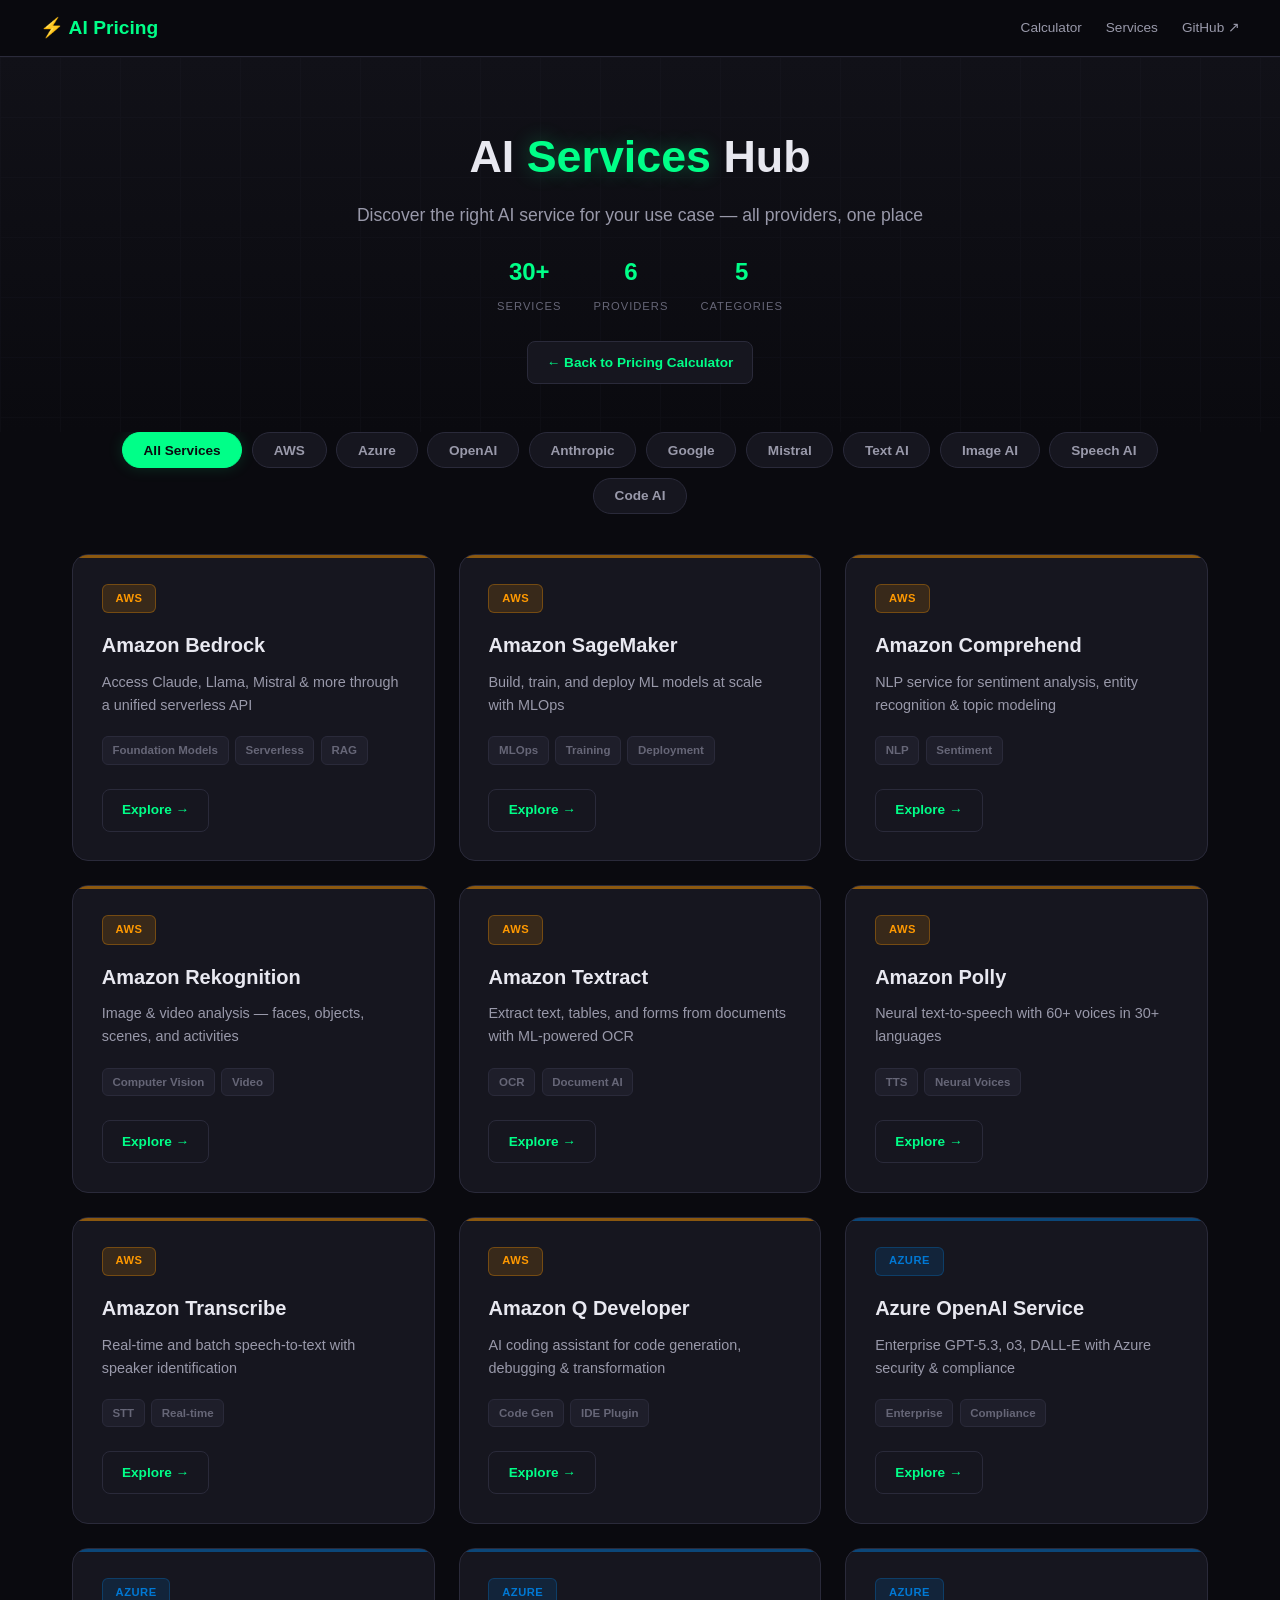
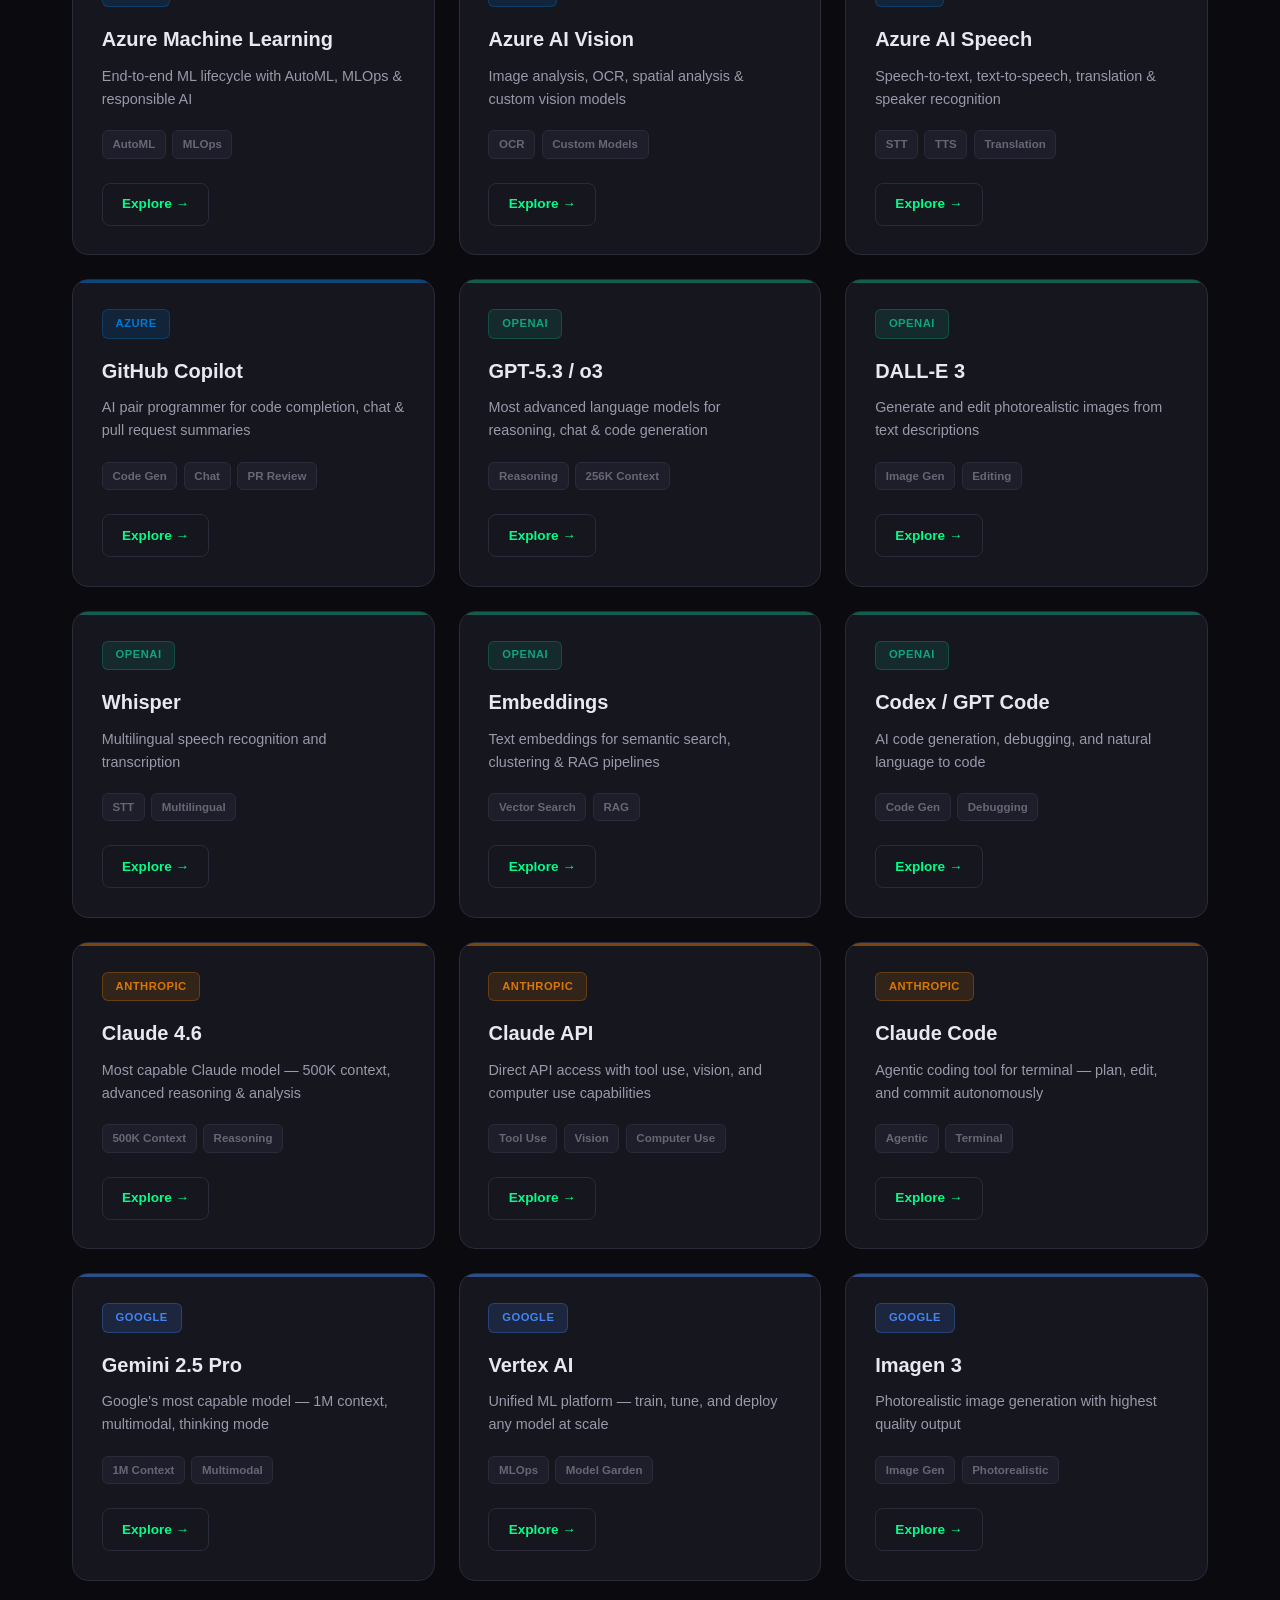
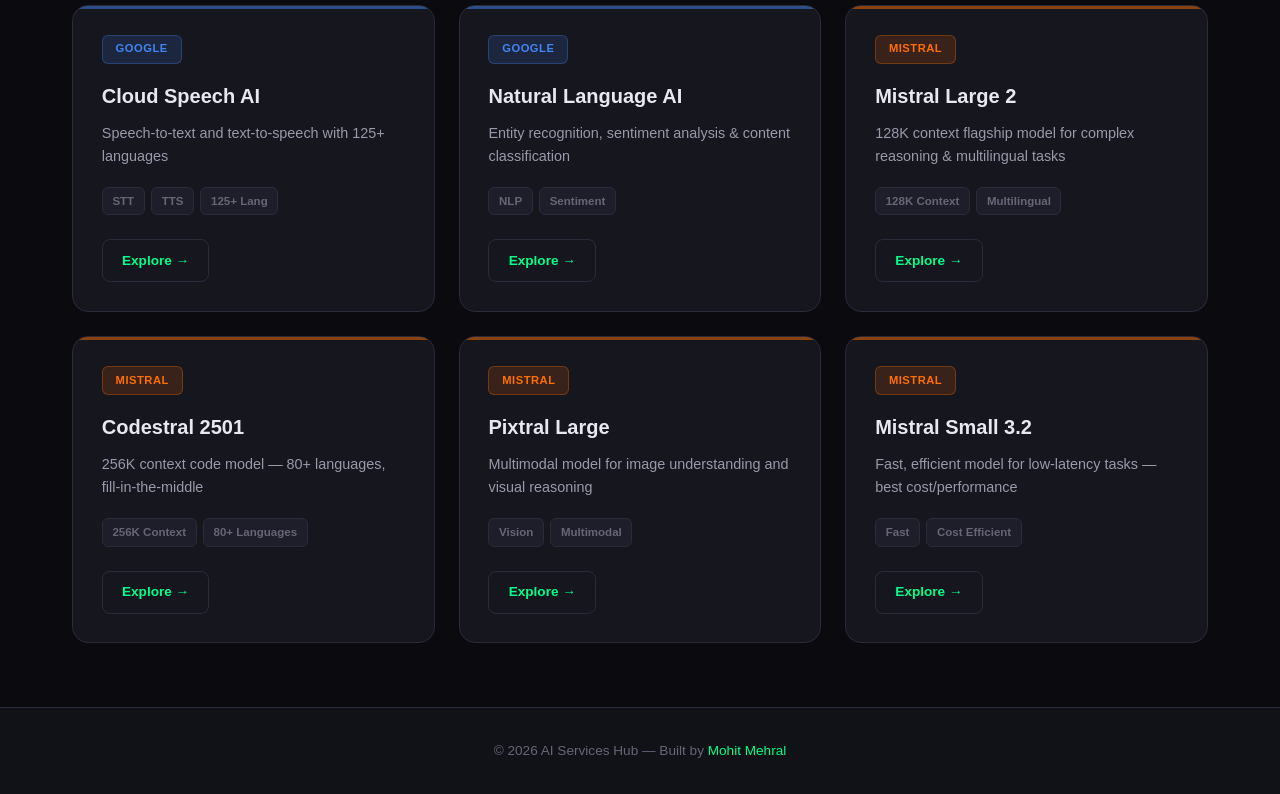
==== services.html @ 63fab378 "show token count with model name under calculator based on first fav or first model" ====
<!DOCTYPE html>
<html lang="en">
<head>
    <meta charset="UTF-8">
    <meta name="viewport" content="width=device-width, initial-scale=1.0">
    <title>AI Services Hub - AWS, Azure, OpenAI, Anthropic, Google Cloud & Mistral AI Services</title>
    <meta name="description" content="Comprehensive directory of 30+ AI services from AWS Bedrock, Azure OpenAI, Google Cloud Vertex AI, OpenAI, Anthropic & Mistral. Filter by Text AI, Image AI, Speech AI, and Code AI.">
    <meta name="keywords" content="AI services directory, AWS AI, Azure AI, Google Cloud AI, OpenAI, Anthropic Claude, Mistral AI, text AI, image AI, speech AI, code AI">
    <meta name="author" content="Mohit Mehral">
    <meta name="robots" content="index, follow">
    <meta name="theme-color" content="#0a0a0f">
    <link rel="canonical" href="https://mohitmehral.github.io/ai-model-pricing/services.html">
    <link rel="stylesheet" href="services.css">
</head>
<body>

    <nav class="topnav">
        <div class="topnav-inner">
            <a href="index.html" class="topnav-logo">⚡ AI Pricing</a>
            <div class="topnav-links">
                <a href="index.html">Calculator</a>
                <a href="#services">Services</a>
                <a href="https://github.com/mohitmehral" target="_blank" rel="noopener">GitHub ↗</a>
            </div>
        </div>
    </nav>

    <header>
        <div class="header-content">
            <h1>AI <span class="neon">Services</span> Hub</h1>
            <p>Discover the right AI service for your use case — all providers, one place</p>
            <div class="header-stats">
                <div class="header-stat"><span>30+</span><span>Services</span></div>
                <div class="header-stat"><span>6</span><span>Providers</span></div>
                <div class="header-stat"><span>5</span><span>Categories</span></div>
            </div>
            <a href="index.html" class="back-btn">← Back to Pricing Calculator</a>
        </div>
    </header>

    <main>
        <div class="filter-tabs" id="services">
            <button class="tab-btn active" data-filter="all">All Services</button>
            <button class="tab-btn" data-filter="aws">AWS</button>
            <button class="tab-btn" data-filter="azure">Azure</button>
            <button class="tab-btn" data-filter="openai">OpenAI</button>
            <button class="tab-btn" data-filter="anthropic">Anthropic</button>
            <button class="tab-btn" data-filter="gcp">Google</button>
            <button class="tab-btn" data-filter="mistral">Mistral</button>
            <button class="tab-btn" data-filter="text">Text AI</button>
            <button class="tab-btn" data-filter="image">Image AI</button>
            <button class="tab-btn" data-filter="speech">Speech AI</button>
            <button class="tab-btn" data-filter="code">Code AI</button>
        </div>

        <div class="services-grid">
            <!-- AWS -->
            <div class="service-card aws text" data-category="aws text"><div class="card-header"><div class="provider-badge aws">AWS</div></div><h3>Amazon Bedrock</h3><p>Access Claude, Llama, Mistral & more through a unified serverless API</p><div class="features"><span class="feature-tag">Foundation Models</span><span class="feature-tag">Serverless</span><span class="feature-tag">RAG</span></div><a href="https://aws.amazon.com/bedrock/" target="_blank" class="learn-btn">Explore →</a></div>

            <div class="service-card aws text image" data-category="aws text image"><div class="card-header"><div class="provider-badge aws">AWS</div></div><h3>Amazon SageMaker</h3><p>Build, train, and deploy ML models at scale with MLOps</p><div class="features"><span class="feature-tag">MLOps</span><span class="feature-tag">Training</span><span class="feature-tag">Deployment</span></div><a href="https://aws.amazon.com/sagemaker/" target="_blank" class="learn-btn">Explore →</a></div>

            <div class="service-card aws text" data-category="aws text"><div class="card-header"><div class="provider-badge aws">AWS</div></div><h3>Amazon Comprehend</h3><p>NLP service for sentiment analysis, entity recognition & topic modeling</p><div class="features"><span class="feature-tag">NLP</span><span class="feature-tag">Sentiment</span></div><a href="https://aws.amazon.com/comprehend/" target="_blank" class="learn-btn">Explore →</a></div>

            <div class="service-card aws image" data-category="aws image"><div class="card-header"><div class="provider-badge aws">AWS</div></div><h3>Amazon Rekognition</h3><p>Image & video analysis — faces, objects, scenes, and activities</p><div class="features"><span class="feature-tag">Computer Vision</span><span class="feature-tag">Video</span></div><a href="https://aws.amazon.com/rekognition/" target="_blank" class="learn-btn">Explore →</a></div>

            <div class="service-card aws text" data-category="aws text"><div class="card-header"><div class="provider-badge aws">AWS</div></div><h3>Amazon Textract</h3><p>Extract text, tables, and forms from documents with ML-powered OCR</p><div class="features"><span class="feature-tag">OCR</span><span class="feature-tag">Document AI</span></div><a href="https://aws.amazon.com/textract/" target="_blank" class="learn-btn">Explore →</a></div>

            <div class="service-card aws speech" data-category="aws speech"><div class="card-header"><div class="provider-badge aws">AWS</div></div><h3>Amazon Polly</h3><p>Neural text-to-speech with 60+ voices in 30+ languages</p><div class="features"><span class="feature-tag">TTS</span><span class="feature-tag">Neural Voices</span></div><a href="https://aws.amazon.com/polly/" target="_blank" class="learn-btn">Explore →</a></div>

            <div class="service-card aws speech" data-category="aws speech"><div class="card-header"><div class="provider-badge aws">AWS</div></div><h3>Amazon Transcribe</h3><p>Real-time and batch speech-to-text with speaker identification</p><div class="features"><span class="feature-tag">STT</span><span class="feature-tag">Real-time</span></div><a href="https://aws.amazon.com/transcribe/" target="_blank" class="learn-btn">Explore →</a></div>

            <div class="service-card aws code" data-category="aws code"><div class="card-header"><div class="provider-badge aws">AWS</div></div><h3>Amazon Q Developer</h3><p>AI coding assistant for code generation, debugging & transformation</p><div class="features"><span class="feature-tag">Code Gen</span><span class="feature-tag">IDE Plugin</span></div><a href="https://aws.amazon.com/q/developer/" target="_blank" class="learn-btn">Explore →</a></div>

            <!-- Azure -->
            <div class="service-card azure text" data-category="azure text"><div class="card-header"><div class="provider-badge azure">Azure</div></div><h3>Azure OpenAI Service</h3><p>Enterprise GPT-5.3, o3, DALL-E with Azure security & compliance</p><div class="features"><span class="feature-tag">Enterprise</span><span class="feature-tag">Compliance</span></div><a href="https://azure.microsoft.com/en-us/products/ai-services/openai-service" target="_blank" class="learn-btn">Explore →</a></div>

            <div class="service-card azure text image" data-category="azure text image"><div class="card-header"><div class="provider-badge azure">Azure</div></div><h3>Azure Machine Learning</h3><p>End-to-end ML lifecycle with AutoML, MLOps & responsible AI</p><div class="features"><span class="feature-tag">AutoML</span><span class="feature-tag">MLOps</span></div><a href="https://azure.microsoft.com/en-us/products/machine-learning" target="_blank" class="learn-btn">Explore →</a></div>

            <div class="service-card azure image" data-category="azure image"><div class="card-header"><div class="provider-badge azure">Azure</div></div><h3>Azure AI Vision</h3><p>Image analysis, OCR, spatial analysis & custom vision models</p><div class="features"><span class="feature-tag">OCR</span><span class="feature-tag">Custom Models</span></div><a href="https://azure.microsoft.com/en-us/products/ai-services/ai-vision" target="_blank" class="learn-btn">Explore →</a></div>

            <div class="service-card azure speech" data-category="azure speech"><div class="card-header"><div class="provider-badge azure">Azure</div></div><h3>Azure AI Speech</h3><p>Speech-to-text, text-to-speech, translation & speaker recognition</p><div class="features"><span class="feature-tag">STT</span><span class="feature-tag">TTS</span><span class="feature-tag">Translation</span></div><a href="https://azure.microsoft.com/en-us/products/ai-services/ai-speech" target="_blank" class="learn-btn">Explore →</a></div>

            <div class="service-card azure code" data-category="azure code"><div class="card-header"><div class="provider-badge azure">Azure</div></div><h3>GitHub Copilot</h3><p>AI pair programmer for code completion, chat & pull request summaries</p><div class="features"><span class="feature-tag">Code Gen</span><span class="feature-tag">Chat</span><span class="feature-tag">PR Review</span></div><a href="https://github.com/features/copilot" target="_blank" class="learn-btn">Explore →</a></div>

            <!-- OpenAI -->
            <div class="service-card openai text" data-category="openai text"><div class="card-header"><div class="provider-badge openai">OpenAI</div></div><h3>GPT-5.3 / o3</h3><p>Most advanced language models for reasoning, chat & code generation</p><div class="features"><span class="feature-tag">Reasoning</span><span class="feature-tag">256K Context</span></div><a href="https://platform.openai.com/docs/models" target="_blank" class="learn-btn">Explore →</a></div>

            <div class="service-card openai image" data-category="openai image"><div class="card-header"><div class="provider-badge openai">OpenAI</div></div><h3>DALL-E 3</h3><p>Generate and edit photorealistic images from text descriptions</p><div class="features"><span class="feature-tag">Image Gen</span><span class="feature-tag">Editing</span></div><a href="https://platform.openai.com/docs/guides/images" target="_blank" class="learn-btn">Explore →</a></div>

            <div class="service-card openai speech" data-category="openai speech"><div class="card-header"><div class="provider-badge openai">OpenAI</div></div><h3>Whisper</h3><p>Multilingual speech recognition and transcription</p><div class="features"><span class="feature-tag">STT</span><span class="feature-tag">Multilingual</span></div><a href="https://platform.openai.com/docs/guides/speech-to-text" target="_blank" class="learn-btn">Explore →</a></div>

            <div class="service-card openai text" data-category="openai text"><div class="card-header"><div class="provider-badge openai">OpenAI</div></div><h3>Embeddings</h3><p>Text embeddings for semantic search, clustering & RAG pipelines</p><div class="features"><span class="feature-tag">Vector Search</span><span class="feature-tag">RAG</span></div><a href="https://platform.openai.com/docs/guides/embeddings" target="_blank" class="learn-btn">Explore →</a></div>

            <div class="service-card openai code" data-category="openai code"><div class="card-header"><div class="provider-badge openai">OpenAI</div></div><h3>Codex / GPT Code</h3><p>AI code generation, debugging, and natural language to code</p><div class="features"><span class="feature-tag">Code Gen</span><span class="feature-tag">Debugging</span></div><a href="https://platform.openai.com/docs/guides/code-generation" target="_blank" class="learn-btn">Explore →</a></div>

            <!-- Anthropic -->
            <div class="service-card anthropic text" data-category="anthropic text"><div class="card-header"><div class="provider-badge anthropic">Anthropic</div></div><h3>Claude 4.6</h3><p>Most capable Claude model — 500K context, advanced reasoning & analysis</p><div class="features"><span class="feature-tag">500K Context</span><span class="feature-tag">Reasoning</span></div><a href="https://docs.anthropic.com/en/docs/about-claude/models" target="_blank" class="learn-btn">Explore →</a></div>

            <div class="service-card anthropic text code" data-category="anthropic text code"><div class="card-header"><div class="provider-badge anthropic">Anthropic</div></div><h3>Claude API</h3><p>Direct API access with tool use, vision, and computer use capabilities</p><div class="features"><span class="feature-tag">Tool Use</span><span class="feature-tag">Vision</span><span class="feature-tag">Computer Use</span></div><a href="https://docs.anthropic.com/en/api" target="_blank" class="learn-btn">Explore →</a></div>

            <div class="service-card anthropic code" data-category="anthropic code"><div class="card-header"><div class="provider-badge anthropic">Anthropic</div></div><h3>Claude Code</h3><p>Agentic coding tool for terminal — plan, edit, and commit autonomously</p><div class="features"><span class="feature-tag">Agentic</span><span class="feature-tag">Terminal</span></div><a href="https://docs.anthropic.com/en/docs/claude-code" target="_blank" class="learn-btn">Explore →</a></div>

            <!-- Google Cloud -->
            <div class="service-card gcp text" data-category="gcp text"><div class="card-header"><div class="provider-badge gcp">Google</div></div><h3>Gemini 2.5 Pro</h3><p>Google's most capable model — 1M context, multimodal, thinking mode</p><div class="features"><span class="feature-tag">1M Context</span><span class="feature-tag">Multimodal</span></div><a href="https://cloud.google.com/vertex-ai/generative-ai/docs/models" target="_blank" class="learn-btn">Explore →</a></div>

            <div class="service-card gcp text image" data-category="gcp text image"><div class="card-header"><div class="provider-badge gcp">Google</div></div><h3>Vertex AI</h3><p>Unified ML platform — train, tune, and deploy any model at scale</p><div class="features"><span class="feature-tag">MLOps</span><span class="feature-tag">Model Garden</span></div><a href="https://cloud.google.com/vertex-ai" target="_blank" class="learn-btn">Explore →</a></div>

            <div class="service-card gcp image" data-category="gcp image"><div class="card-header"><div class="provider-badge gcp">Google</div></div><h3>Imagen 3</h3><p>Photorealistic image generation with highest quality output</p><div class="features"><span class="feature-tag">Image Gen</span><span class="feature-tag">Photorealistic</span></div><a href="https://cloud.google.com/vertex-ai/generative-ai/docs/image/overview" target="_blank" class="learn-btn">Explore →</a></div>

            <div class="service-card gcp speech" data-category="gcp speech"><div class="card-header"><div class="provider-badge gcp">Google</div></div><h3>Cloud Speech AI</h3><p>Speech-to-text and text-to-speech with 125+ languages</p><div class="features"><span class="feature-tag">STT</span><span class="feature-tag">TTS</span><span class="feature-tag">125+ Lang</span></div><a href="https://cloud.google.com/speech-to-text" target="_blank" class="learn-btn">Explore →</a></div>

            <div class="service-card gcp text" data-category="gcp text"><div class="card-header"><div class="provider-badge gcp">Google</div></div><h3>Natural Language AI</h3><p>Entity recognition, sentiment analysis & content classification</p><div class="features"><span class="feature-tag">NLP</span><span class="feature-tag">Sentiment</span></div><a href="https://cloud.google.com/natural-language" target="_blank" class="learn-btn">Explore →</a></div>

            <!-- Mistral -->
            <div class="service-card mistral text" data-category="mistral text"><div class="card-header"><div class="provider-badge mistral">Mistral</div></div><h3>Mistral Large 2</h3><p>128K context flagship model for complex reasoning & multilingual tasks</p><div class="features"><span class="feature-tag">128K Context</span><span class="feature-tag">Multilingual</span></div><a href="https://docs.mistral.ai/getting-started/models/" target="_blank" class="learn-btn">Explore →</a></div>

            <div class="service-card mistral code" data-category="mistral code"><div class="card-header"><div class="provider-badge mistral">Mistral</div></div><h3>Codestral 2501</h3><p>256K context code model — 80+ languages, fill-in-the-middle</p><div class="features"><span class="feature-tag">256K Context</span><span class="feature-tag">80+ Languages</span></div><a href="https://docs.mistral.ai/getting-started/models/" target="_blank" class="learn-btn">Explore →</a></div>

            <div class="service-card mistral image text" data-category="mistral image text"><div class="card-header"><div class="provider-badge mistral">Mistral</div></div><h3>Pixtral Large</h3><p>Multimodal model for image understanding and visual reasoning</p><div class="features"><span class="feature-tag">Vision</span><span class="feature-tag">Multimodal</span></div><a href="https://docs.mistral.ai/getting-started/models/" target="_blank" class="learn-btn">Explore →</a></div>

            <div class="service-card mistral text" data-category="mistral text"><div class="card-header"><div class="provider-badge mistral">Mistral</div></div><h3>Mistral Small 3.2</h3><p>Fast, efficient model for low-latency tasks — best cost/performance</p><div class="features"><span class="feature-tag">Fast</span><span class="feature-tag">Cost Efficient</span></div><a href="https://docs.mistral.ai/getting-started/models/" target="_blank" class="learn-btn">Explore →</a></div>
        </div>
    </main>

    <footer>
        <p>© 2026 AI Services Hub — Built by <a href="https://github.com/mohitmehral" target="_blank" rel="noopener">Mohit Mehral</a></p>
    </footer>

    <script src="services.js"></script>
</body>
</html>
---- services.css ----
:root {
    --bg-primary: #0a0a0f;
    --bg-secondary: #111118;
    --bg-card: #16161f;
    --bg-hover: #1e1e2a;
    --neon: #00ff88;
    --neon-dim: #00cc6a;
    --neon-glow: rgba(0, 255, 136, 0.15);
    --neon-glow-strong: rgba(0, 255, 136, 0.3);
    --text-primary: #e8e8f0;
    --text-secondary: #9999aa;
    --text-muted: #666677;
    --border: #2a2a3a;
    --border-hover: #3a3a4a;
}

* { margin: 0; padding: 0; box-sizing: border-box; }

body {
    font-family: -apple-system, BlinkMacSystemFont, 'Segoe UI', Roboto, sans-serif;
    line-height: 1.6;
    color: var(--text-primary);
    background: var(--bg-primary);
    min-height: 100vh;
}

/* Nav */
.topnav {
    position: sticky;
    top: 0;
    z-index: 100;
    background: rgba(10, 10, 15, 0.85);
    backdrop-filter: blur(12px);
    border-bottom: 1px solid var(--border);
    padding: 0.8rem 1.5rem;
}
.topnav-inner {
    max-width: 1200px;
    margin: 0 auto;
    display: flex;
    justify-content: space-between;
    align-items: center;
}
.topnav-logo {
    font-size: 1.2rem;
    font-weight: 800;
    color: var(--neon);
    text-decoration: none;
}
.topnav-links { display: flex; gap: 1.5rem; align-items: center; }
.topnav-links a {
    color: var(--text-secondary);
    text-decoration: none;
    font-size: 0.85rem;
    font-weight: 500;
    transition: color 0.2s;
}
.topnav-links a:hover { color: var(--neon); }

/* Hero */
header {
    text-align: center;
    padding: 4rem 2rem 3rem;
    position: relative;
    overflow: hidden;
    background: linear-gradient(180deg, var(--bg-secondary) 0%, var(--bg-primary) 100%);
}
header::before {
    content: '';
    position: absolute;
    inset: 0;
    background-image:
        linear-gradient(var(--border) 1px, transparent 1px),
        linear-gradient(90deg, var(--border) 1px, transparent 1px);
    background-size: 60px 60px;
    opacity: 0.12;
}
.header-content { position: relative; z-index: 2; }
.header-content h1 {
    font-size: 2.8rem;
    font-weight: 800;
    color: var(--text-primary);
    margin-bottom: 0.5rem;
}
.header-content h1 .neon { color: var(--neon); text-shadow: 0 0 20px var(--neon-glow-strong); }
.header-content p {
    font-size: 1.1rem;
    color: var(--text-secondary);
    margin-bottom: 1.5rem;
}
.header-stats {
    display: flex;
    justify-content: center;
    gap: 2rem;
    margin-bottom: 1.5rem;
    flex-wrap: wrap;
}
.header-stat {
    text-align: center;
}
.header-stat span:first-child {
    display: block;
    font-size: 1.5rem;
    font-weight: 800;
    color: var(--neon);
}
.header-stat span:last-child {
    font-size: 0.7rem;
    color: var(--text-muted);
    text-transform: uppercase;
    letter-spacing: 1px;
}
.back-btn {
    display: inline-flex;
    align-items: center;
    gap: 0.5rem;
    padding: 0.6rem 1.2rem;
    background: var(--bg-card);
    color: var(--neon);
    text-decoration: none;
    border-radius: 8px;
    border: 1px solid var(--border);
    font-weight: 600;
    font-size: 0.85rem;
    transition: all 0.2s;
}
.back-btn:hover {
    border-color: var(--neon);
    box-shadow: 0 0 12px var(--neon-glow);
}

/* Filters */
main {
    max-width: 1200px;
    margin: 0 auto;
    padding: 0 2rem 4rem;
}
.filter-tabs {
    display: flex;
    justify-content: center;
    gap: 0.6rem;
    margin-bottom: 2.5rem;
    flex-wrap: wrap;
}
.tab-btn {
    padding: 0.6rem 1.3rem;
    background: var(--bg-card);
    color: var(--text-secondary);
    border: 1px solid var(--border);
    border-radius: 25px;
    cursor: pointer;
    transition: all 0.2s;
    font-weight: 600;
    font-size: 0.85rem;
}
.tab-btn:hover {
    border-color: var(--neon);
    color: var(--text-primary);
}
.tab-btn.active {
    background: var(--neon);
    color: var(--bg-primary);
    border-color: var(--neon);
    box-shadow: 0 0 15px var(--neon-glow);
    font-weight: 700;
}

/* Service Cards Grid */
.services-grid {
    display: grid;
    grid-template-columns: repeat(auto-fill, minmax(320px, 1fr));
    gap: 1.5rem;
}

.service-card {
    background: var(--bg-card);
    border: 1px solid var(--border);
    border-radius: 16px;
    padding: 1.8rem;
    transition: all 0.3s ease;
    position: relative;
    overflow: hidden;
    display: flex;
    flex-direction: column;
}
.service-card::before {
    content: '';
    position: absolute;
    top: 0;
    left: 0;
    right: 0;
    height: 3px;
    background: var(--neon);
    opacity: 0.5;
}
.service-card.aws::before { background: #ff9900; }
.service-card.openai::before { background: #10a37f; }
.service-card.azure::before { background: #0078d4; }
.service-card.gcp::before { background: #4285f4; }
.service-card.anthropic::before { background: #d97706; }
.service-card.mistral::before { background: #ff6f00; }

.service-card:hover {
    transform: translateY(-6px);
    border-color: var(--neon);
    box-shadow: 0 12px 40px var(--neon-glow);
}

.card-header {
    display: flex;
    justify-content: flex-start;
    align-items: center;
    margin-bottom: 1rem;
}

.provider-badge {
    padding: 0.3rem 0.8rem;
    border-radius: 6px;
    font-size: 0.7rem;
    font-weight: 700;
    text-transform: uppercase;
    letter-spacing: 0.5px;
}
.provider-badge.aws { background: rgba(255,153,0,0.15); color: #ff9900; border: 1px solid rgba(255,153,0,0.3); }
.provider-badge.openai { background: rgba(16,163,127,0.15); color: #10a37f; border: 1px solid rgba(16,163,127,0.3); }
.provider-badge.azure { background: rgba(0,120,212,0.15); color: #0078d4; border: 1px solid rgba(0,120,212,0.3); }
.provider-badge.gcp { background: rgba(66,133,244,0.15); color: #4285f4; border: 1px solid rgba(66,133,244,0.3); }
.provider-badge.anthropic { background: rgba(217,119,6,0.15); color: #d97706; border: 1px solid rgba(217,119,6,0.3); }
.provider-badge.mistral { background: rgba(255,111,0,0.15); color: #ff6f00; border: 1px solid rgba(255,111,0,0.3); }

.service-card h3 {
    font-size: 1.25rem;
    font-weight: 700;
    color: var(--text-primary);
    margin-bottom: 0.6rem;
}

.service-card p {
    color: var(--text-secondary);
    margin-bottom: 1.2rem;
    font-size: 0.9rem;
    flex-grow: 1;
}

.features {
    display: flex;
    gap: 0.4rem;
    margin-bottom: 1.5rem;
    flex-wrap: wrap;
}

.feature-tag {
    padding: 0.25rem 0.6rem;
    background: var(--bg-hover);
    color: var(--text-muted);
    border-radius: 6px;
    font-size: 0.72rem;
    font-weight: 600;
    border: 1px solid var(--border);
}

.learn-btn {
    display: inline-flex;
    align-items: center;
    gap: 0.5rem;
    padding: 0.6rem 1.2rem;
    background: transparent;
    color: var(--neon);
    text-decoration: none;
    border-radius: 8px;
    font-weight: 600;
    font-size: 0.85rem;
    transition: all 0.2s;
    border: 1px solid var(--border);
    align-self: flex-start;
}
.learn-btn:hover {
    border-color: var(--neon);
    background: var(--neon-glow);
    box-shadow: 0 0 12px var(--neon-glow);
}

.service-card.hidden { display: none; }

/* Footer */
footer {
    background: var(--bg-secondary);
    border-top: 1px solid var(--border);
    padding: 2rem;
    text-align: center;
    color: var(--text-muted);
    font-size: 0.85rem;
}
footer a { color: var(--neon); text-decoration: none; }

@media (max-width: 768px) {
    .header-content h1 { font-size: 2rem; }
    main { padding: 0 1rem 2rem; }
    .services-grid { grid-template-columns: 1fr; gap: 1rem; }
    .service-card { padding: 1.3rem; }
    .filter-tabs { gap: 0.4rem; }
    .tab-btn { padding: 0.5rem 0.9rem; font-size: 0.8rem; }
    .topnav-links { gap: 0.8rem; }
    .topnav-links a { font-size: 0.75rem; }
    .header-stats { gap: 1rem; }
}
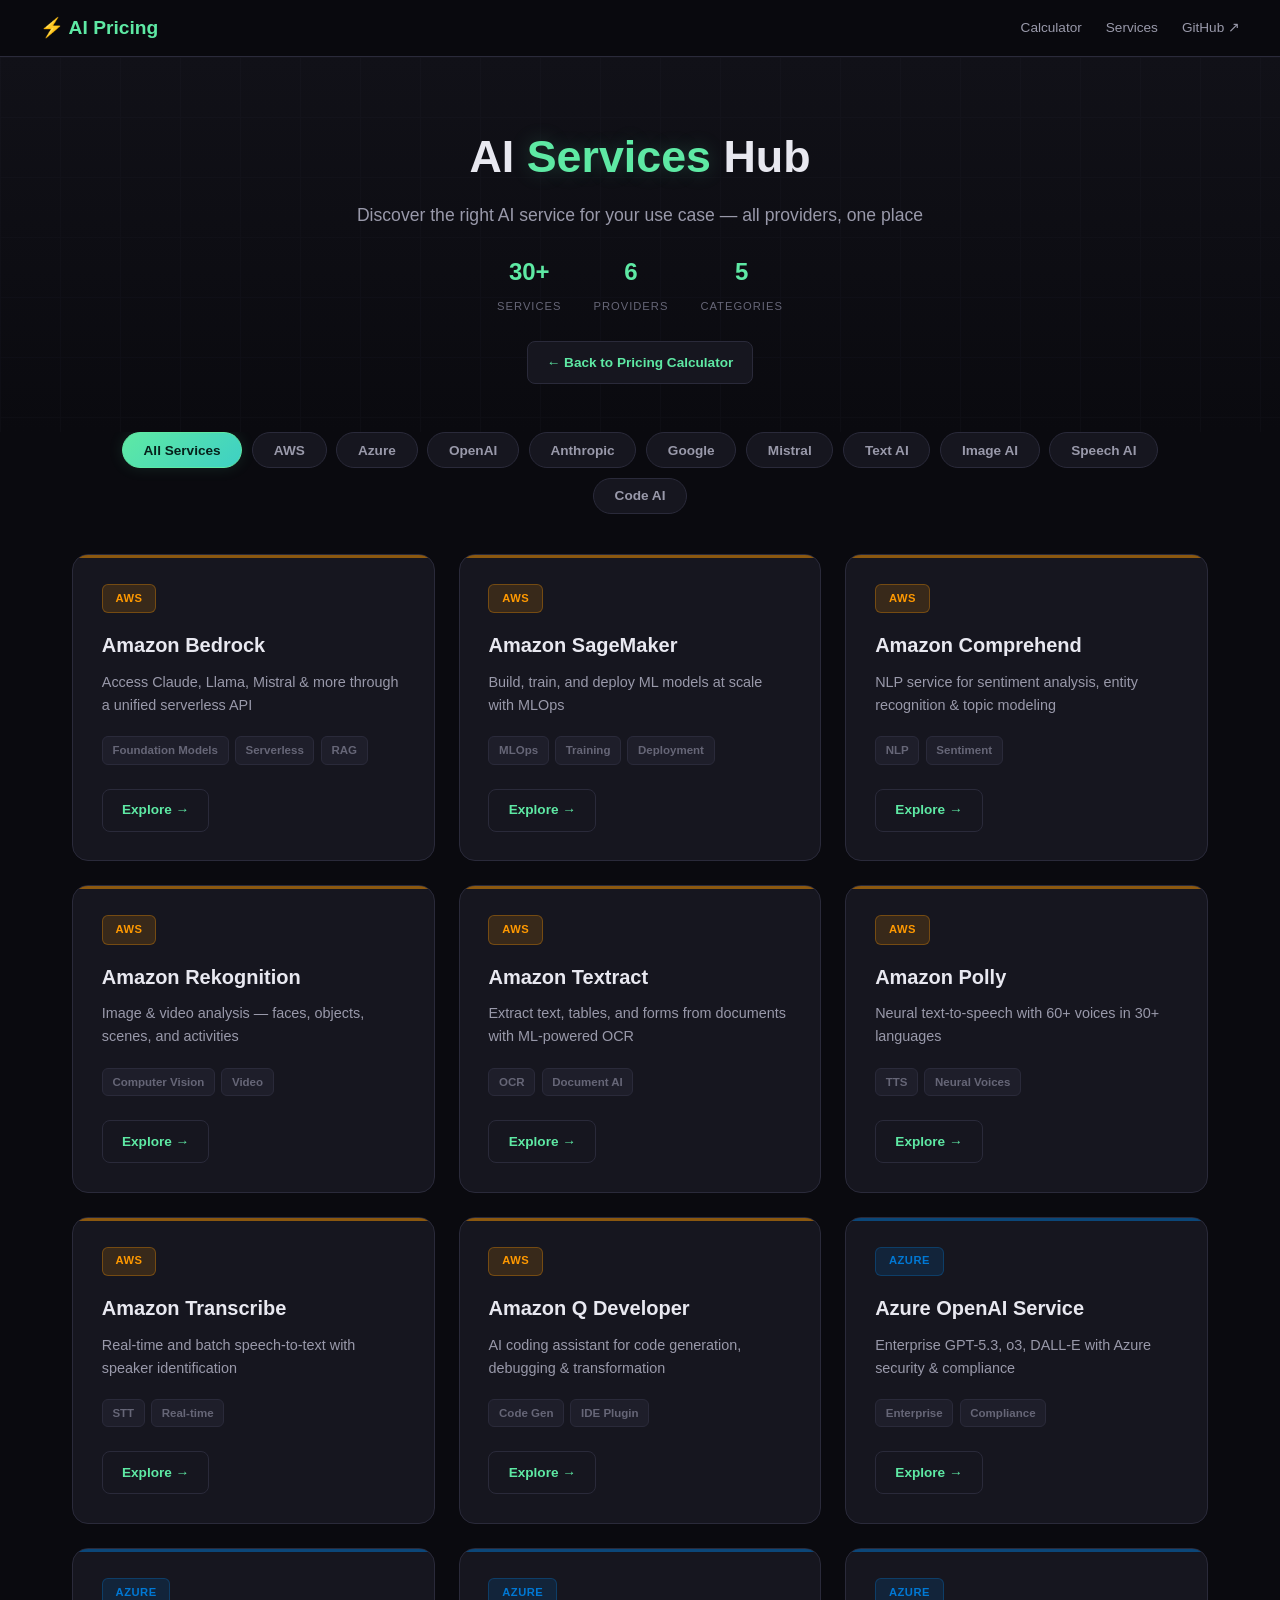
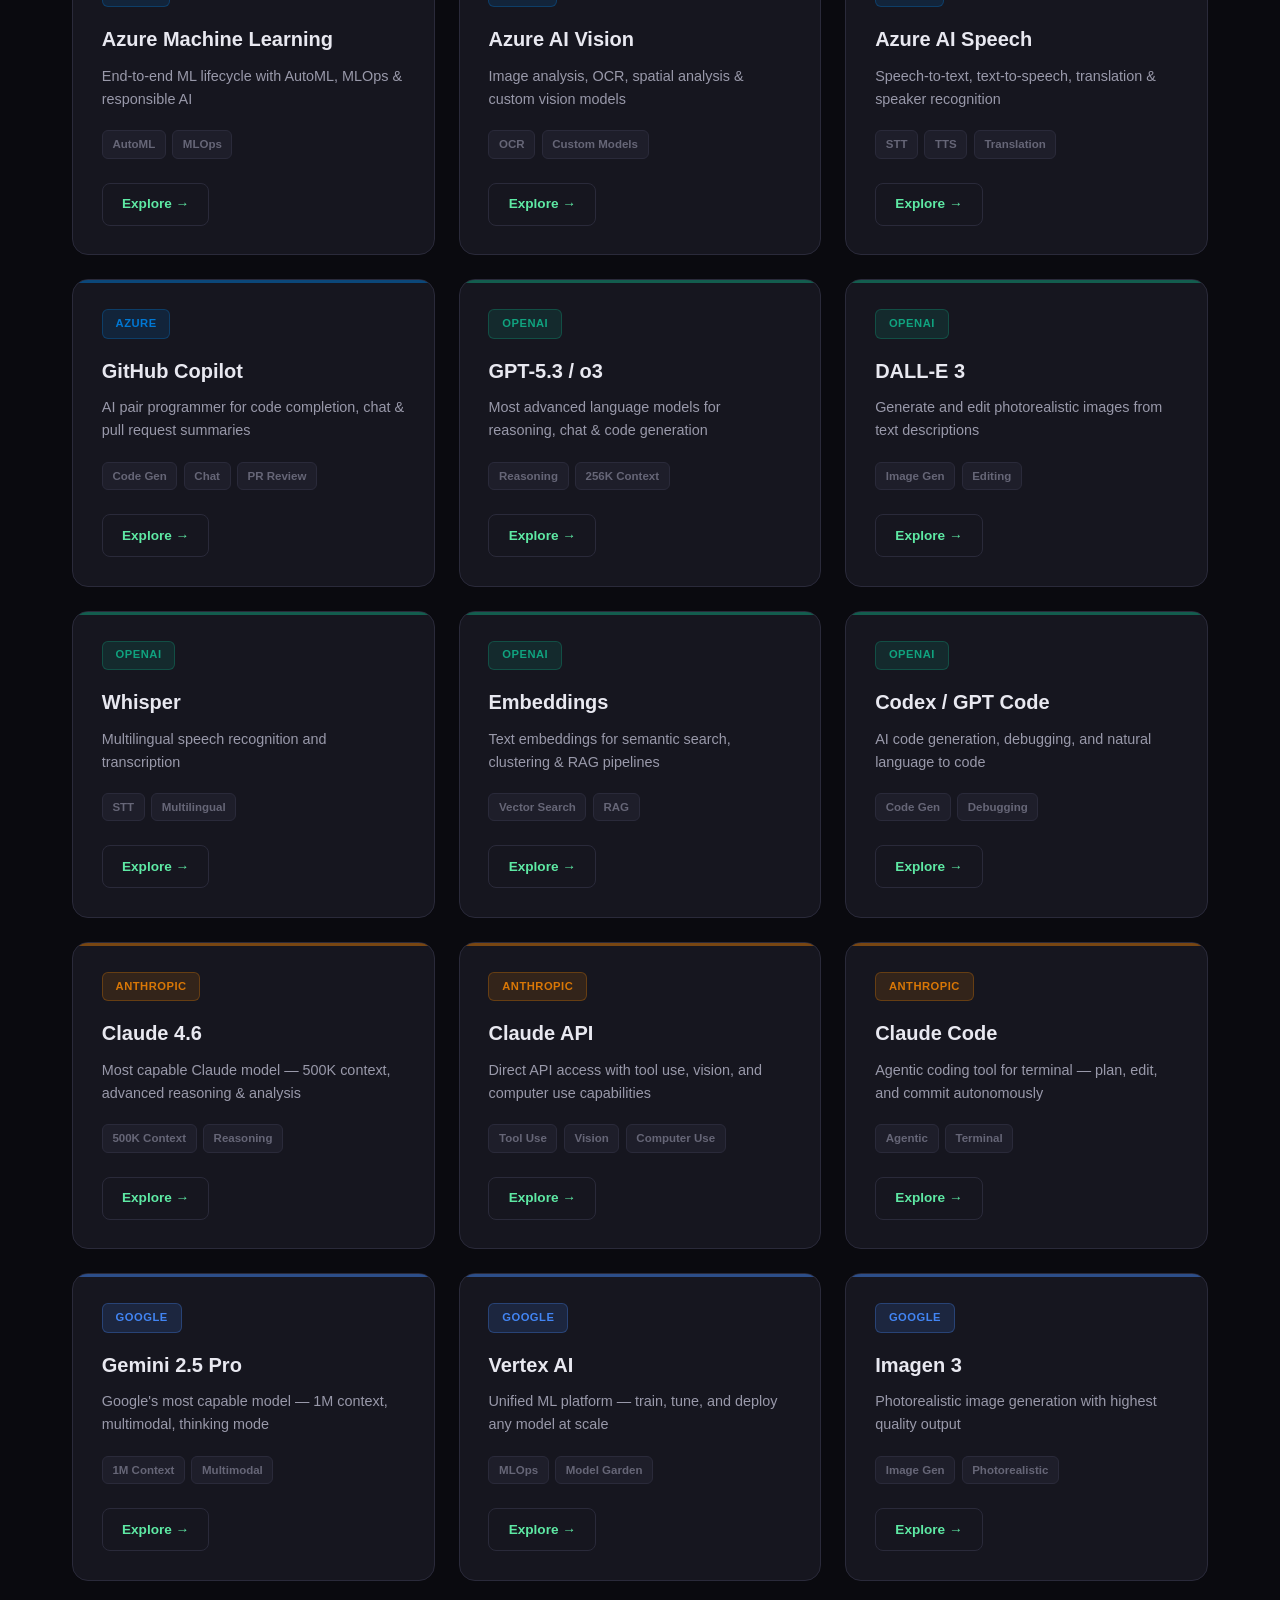
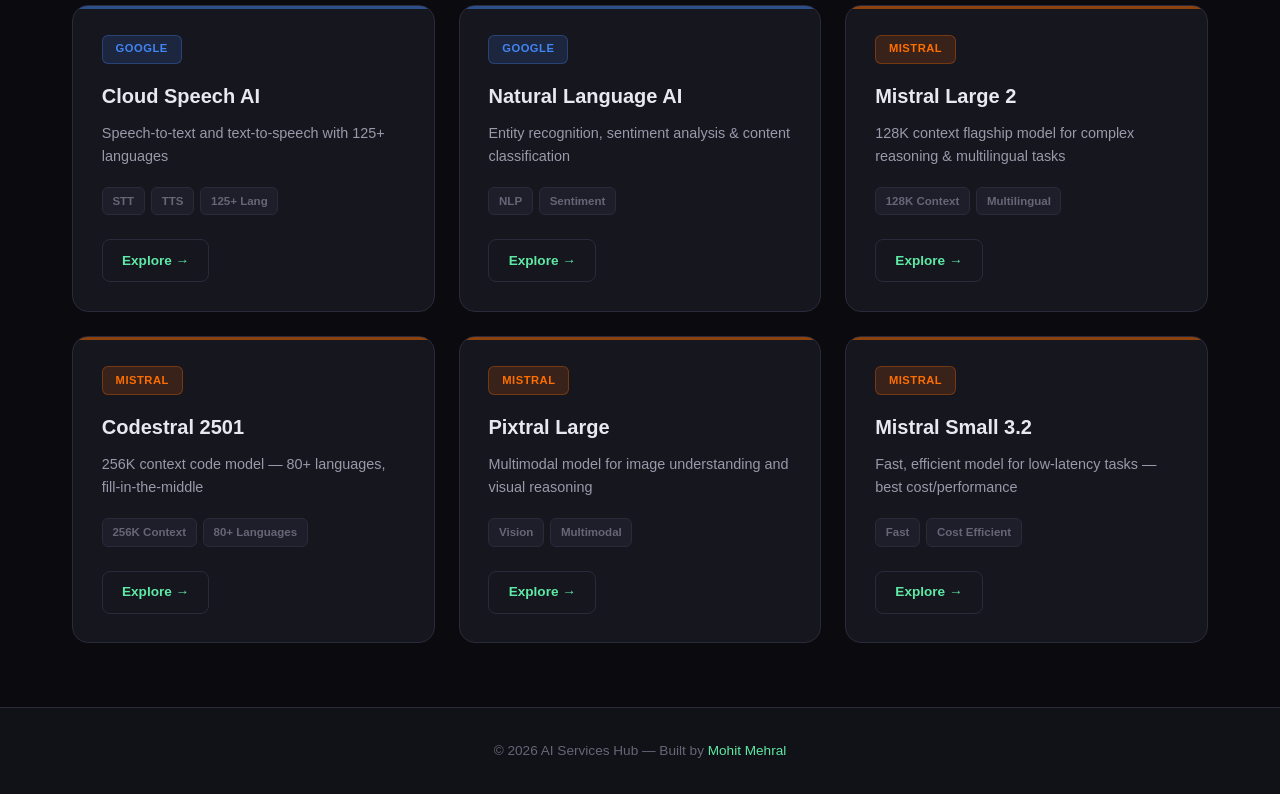
==== commit bc0104fc: "Upgrade to Oct 2026 pricing; add changelog + comparison; fix SEO domain & soften theme - Refresh dat" ====
--- a/services.html
+++ b/services.html
@@ -9,7 +9,7 @@
     <meta name="author" content="Mohit Mehral">
     <meta name="robots" content="index, follow">
     <meta name="theme-color" content="#0a0a0f">
-    <link rel="canonical" href="https://mohitmehral.github.io/ai-model-pricing/services.html">
+    <link rel="canonical" href="https://copilot-founder.github.io/ai-model-pricing/services.html">
     <link rel="stylesheet" href="services.css">
 </head>
 <body>
--- a/services.css
+++ b/services.css
@@ -3,10 +3,12 @@
     --bg-secondary: #111118;
     --bg-card: #16161f;
     --bg-hover: #1e1e2a;
-    --neon: #00ff88;
-    --neon-dim: #00cc6a;
-    --neon-glow: rgba(0, 255, 136, 0.15);
-    --neon-glow-strong: rgba(0, 255, 136, 0.3);
+    --neon: #5ee9a4;
+    --neon-dim: #46c88a;
+    --neon-teal: #3ed0c4;
+    --neon-gradient: linear-gradient(135deg, #5ee9a4 0%, #3ed0c4 100%);
+    --neon-glow: rgba(94, 233, 164, 0.12);
+    --neon-glow-strong: rgba(94, 233, 164, 0.22);
     --text-primary: #e8e8f0;
     --text-secondary: #9999aa;
     --text-muted: #666677;
@@ -158,8 +160,8 @@
     color: var(--text-primary);
 }
 .tab-btn.active {
-    background: var(--neon);
-    color: var(--bg-primary);
+    background: var(--neon-gradient);
+    color: #06201a;
     border-color: var(--neon);
     box-shadow: 0 0 15px var(--neon-glow);
     font-weight: 700;
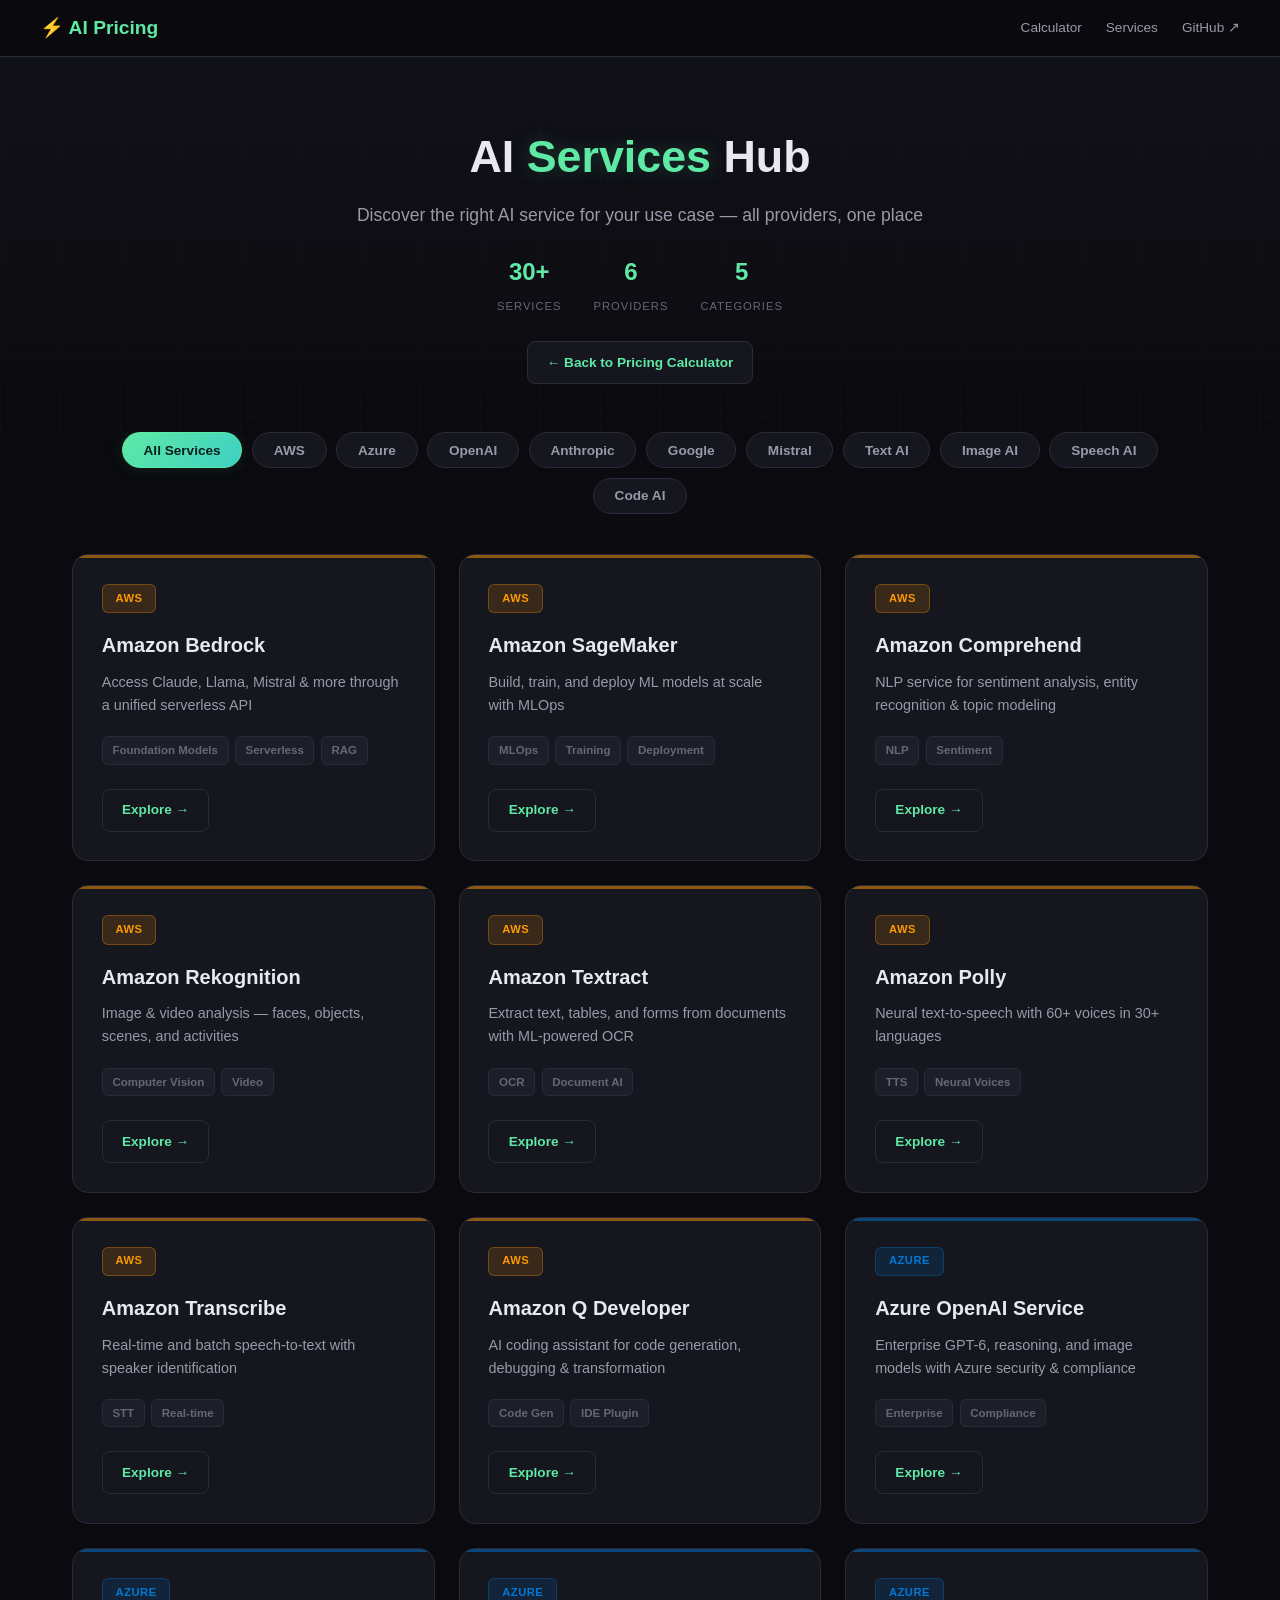
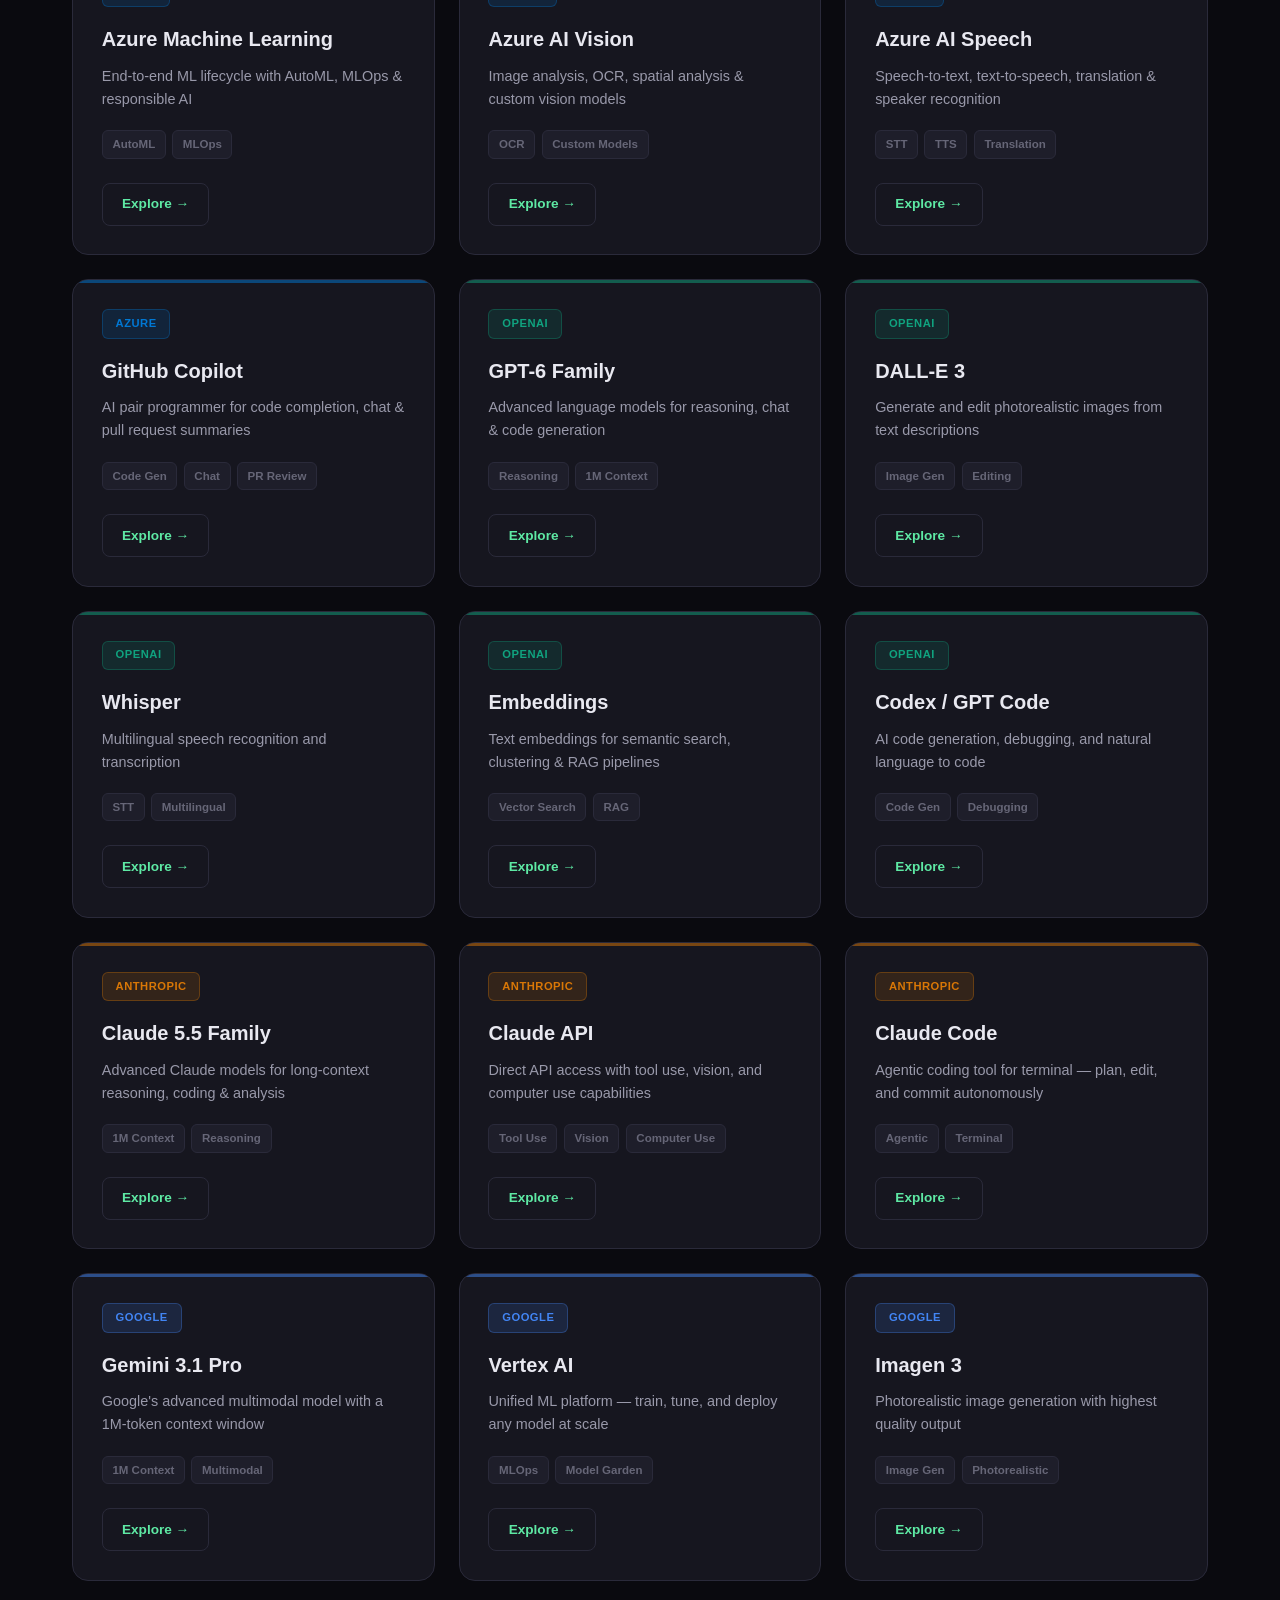
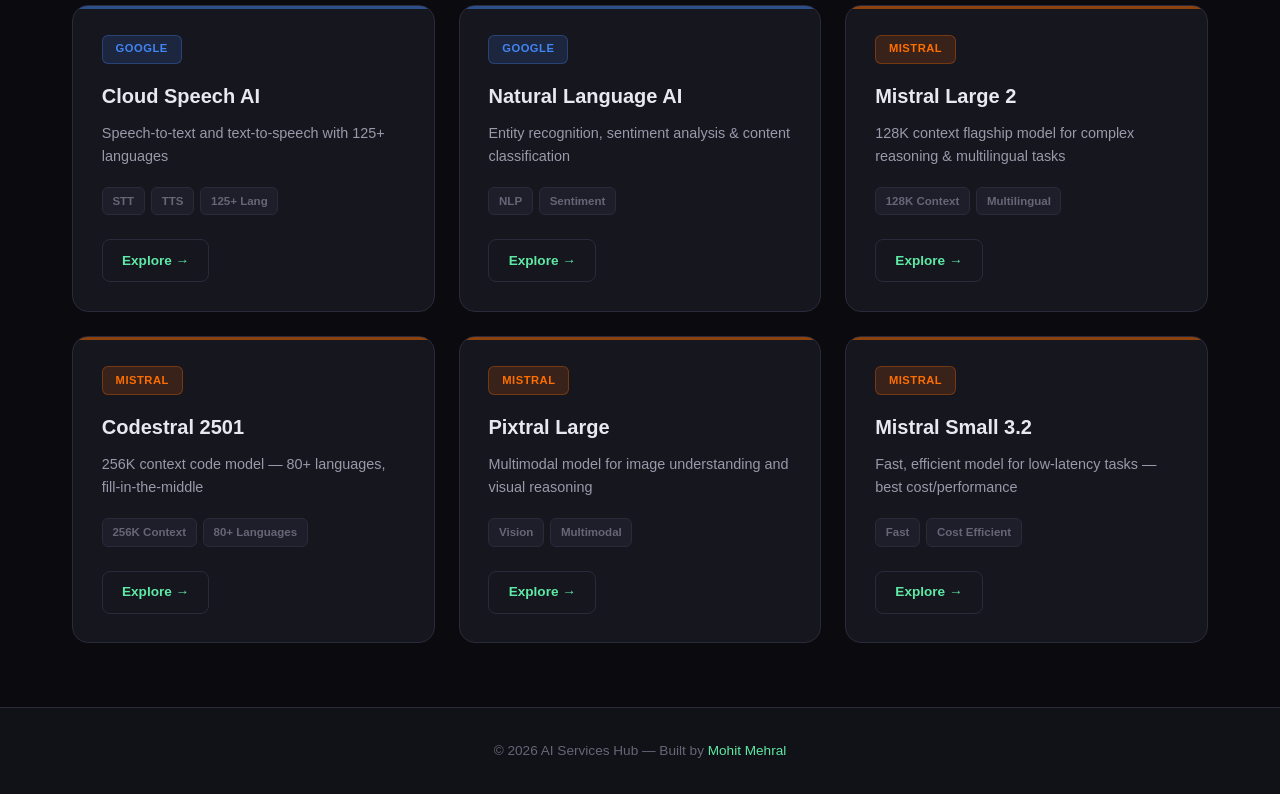
==== commit b26b2a9d: "fix: resolve PR review blockers" ====
--- a/services.html
+++ b/services.html
@@ -9,7 +9,7 @@
     <meta name="author" content="Mohit Mehral">
     <meta name="robots" content="index, follow">
     <meta name="theme-color" content="#0a0a0f">
-    <link rel="canonical" href="https://copilot-founder.github.io/ai-model-pricing/services.html">
+    <link rel="canonical" href="https://mohitmehral.github.io/ai-model-pricing/services.html">
     <link rel="stylesheet" href="services.css">
 </head>
 <body>
@@ -72,7 +72,7 @@
             <div class="service-card aws code" data-category="aws code"><div class="card-header"><div class="provider-badge aws">AWS</div></div><h3>Amazon Q Developer</h3><p>AI coding assistant for code generation, debugging & transformation</p><div class="features"><span class="feature-tag">Code Gen</span><span class="feature-tag">IDE Plugin</span></div><a href="https://aws.amazon.com/q/developer/" target="_blank" class="learn-btn">Explore →</a></div>
 
             <!-- Azure -->
-            <div class="service-card azure text" data-category="azure text"><div class="card-header"><div class="provider-badge azure">Azure</div></div><h3>Azure OpenAI Service</h3><p>Enterprise GPT-5.3, o3, DALL-E with Azure security & compliance</p><div class="features"><span class="feature-tag">Enterprise</span><span class="feature-tag">Compliance</span></div><a href="https://azure.microsoft.com/en-us/products/ai-services/openai-service" target="_blank" class="learn-btn">Explore →</a></div>
+            <div class="service-card azure text" data-category="azure text"><div class="card-header"><div class="provider-badge azure">Azure</div></div><h3>Azure OpenAI Service</h3><p>Enterprise GPT-6, reasoning, and image models with Azure security & compliance</p><div class="features"><span class="feature-tag">Enterprise</span><span class="feature-tag">Compliance</span></div><a href="https://azure.microsoft.com/en-us/products/ai-services/openai-service" target="_blank" class="learn-btn">Explore →</a></div>
 
             <div class="service-card azure text image" data-category="azure text image"><div class="card-header"><div class="provider-badge azure">Azure</div></div><h3>Azure Machine Learning</h3><p>End-to-end ML lifecycle with AutoML, MLOps & responsible AI</p><div class="features"><span class="feature-tag">AutoML</span><span class="feature-tag">MLOps</span></div><a href="https://azure.microsoft.com/en-us/products/machine-learning" target="_blank" class="learn-btn">Explore →</a></div>
 
@@ -83,7 +83,7 @@
             <div class="service-card azure code" data-category="azure code"><div class="card-header"><div class="provider-badge azure">Azure</div></div><h3>GitHub Copilot</h3><p>AI pair programmer for code completion, chat & pull request summaries</p><div class="features"><span class="feature-tag">Code Gen</span><span class="feature-tag">Chat</span><span class="feature-tag">PR Review</span></div><a href="https://github.com/features/copilot" target="_blank" class="learn-btn">Explore →</a></div>
 
             <!-- OpenAI -->
-            <div class="service-card openai text" data-category="openai text"><div class="card-header"><div class="provider-badge openai">OpenAI</div></div><h3>GPT-5.3 / o3</h3><p>Most advanced language models for reasoning, chat & code generation</p><div class="features"><span class="feature-tag">Reasoning</span><span class="feature-tag">256K Context</span></div><a href="https://platform.openai.com/docs/models" target="_blank" class="learn-btn">Explore →</a></div>
+            <div class="service-card openai text" data-category="openai text"><div class="card-header"><div class="provider-badge openai">OpenAI</div></div><h3>GPT-6 Family</h3><p>Advanced language models for reasoning, chat & code generation</p><div class="features"><span class="feature-tag">Reasoning</span><span class="feature-tag">1M Context</span></div><a href="https://platform.openai.com/docs/models" target="_blank" class="learn-btn">Explore →</a></div>
 
             <div class="service-card openai image" data-category="openai image"><div class="card-header"><div class="provider-badge openai">OpenAI</div></div><h3>DALL-E 3</h3><p>Generate and edit photorealistic images from text descriptions</p><div class="features"><span class="feature-tag">Image Gen</span><span class="feature-tag">Editing</span></div><a href="https://platform.openai.com/docs/guides/images" target="_blank" class="learn-btn">Explore →</a></div>
 
@@ -94,14 +94,14 @@
             <div class="service-card openai code" data-category="openai code"><div class="card-header"><div class="provider-badge openai">OpenAI</div></div><h3>Codex / GPT Code</h3><p>AI code generation, debugging, and natural language to code</p><div class="features"><span class="feature-tag">Code Gen</span><span class="feature-tag">Debugging</span></div><a href="https://platform.openai.com/docs/guides/code-generation" target="_blank" class="learn-btn">Explore →</a></div>
 
             <!-- Anthropic -->
-            <div class="service-card anthropic text" data-category="anthropic text"><div class="card-header"><div class="provider-badge anthropic">Anthropic</div></div><h3>Claude 4.6</h3><p>Most capable Claude model — 500K context, advanced reasoning & analysis</p><div class="features"><span class="feature-tag">500K Context</span><span class="feature-tag">Reasoning</span></div><a href="https://docs.anthropic.com/en/docs/about-claude/models" target="_blank" class="learn-btn">Explore →</a></div>
+            <div class="service-card anthropic text" data-category="anthropic text"><div class="card-header"><div class="provider-badge anthropic">Anthropic</div></div><h3>Claude 5.5 Family</h3><p>Advanced Claude models for long-context reasoning, coding & analysis</p><div class="features"><span class="feature-tag">1M Context</span><span class="feature-tag">Reasoning</span></div><a href="https://docs.anthropic.com/en/docs/about-claude/models" target="_blank" class="learn-btn">Explore →</a></div>
 
             <div class="service-card anthropic text code" data-category="anthropic text code"><div class="card-header"><div class="provider-badge anthropic">Anthropic</div></div><h3>Claude API</h3><p>Direct API access with tool use, vision, and computer use capabilities</p><div class="features"><span class="feature-tag">Tool Use</span><span class="feature-tag">Vision</span><span class="feature-tag">Computer Use</span></div><a href="https://docs.anthropic.com/en/api" target="_blank" class="learn-btn">Explore →</a></div>
 
             <div class="service-card anthropic code" data-category="anthropic code"><div class="card-header"><div class="provider-badge anthropic">Anthropic</div></div><h3>Claude Code</h3><p>Agentic coding tool for terminal — plan, edit, and commit autonomously</p><div class="features"><span class="feature-tag">Agentic</span><span class="feature-tag">Terminal</span></div><a href="https://docs.anthropic.com/en/docs/claude-code" target="_blank" class="learn-btn">Explore →</a></div>
 
             <!-- Google Cloud -->
-            <div class="service-card gcp text" data-category="gcp text"><div class="card-header"><div class="provider-badge gcp">Google</div></div><h3>Gemini 2.5 Pro</h3><p>Google's most capable model — 1M context, multimodal, thinking mode</p><div class="features"><span class="feature-tag">1M Context</span><span class="feature-tag">Multimodal</span></div><a href="https://cloud.google.com/vertex-ai/generative-ai/docs/models" target="_blank" class="learn-btn">Explore →</a></div>
+            <div class="service-card gcp text" data-category="gcp text"><div class="card-header"><div class="provider-badge gcp">Google</div></div><h3>Gemini 3.1 Pro</h3><p>Google's advanced multimodal model with a 1M-token context window</p><div class="features"><span class="feature-tag">1M Context</span><span class="feature-tag">Multimodal</span></div><a href="https://cloud.google.com/vertex-ai/generative-ai/docs/models" target="_blank" class="learn-btn">Explore →</a></div>
 
             <div class="service-card gcp text image" data-category="gcp text image"><div class="card-header"><div class="provider-badge gcp">Google</div></div><h3>Vertex AI</h3><p>Unified ML platform — train, tune, and deploy any model at scale</p><div class="features"><span class="feature-tag">MLOps</span><span class="feature-tag">Model Garden</span></div><a href="https://cloud.google.com/vertex-ai" target="_blank" class="learn-btn">Explore →</a></div>
 
